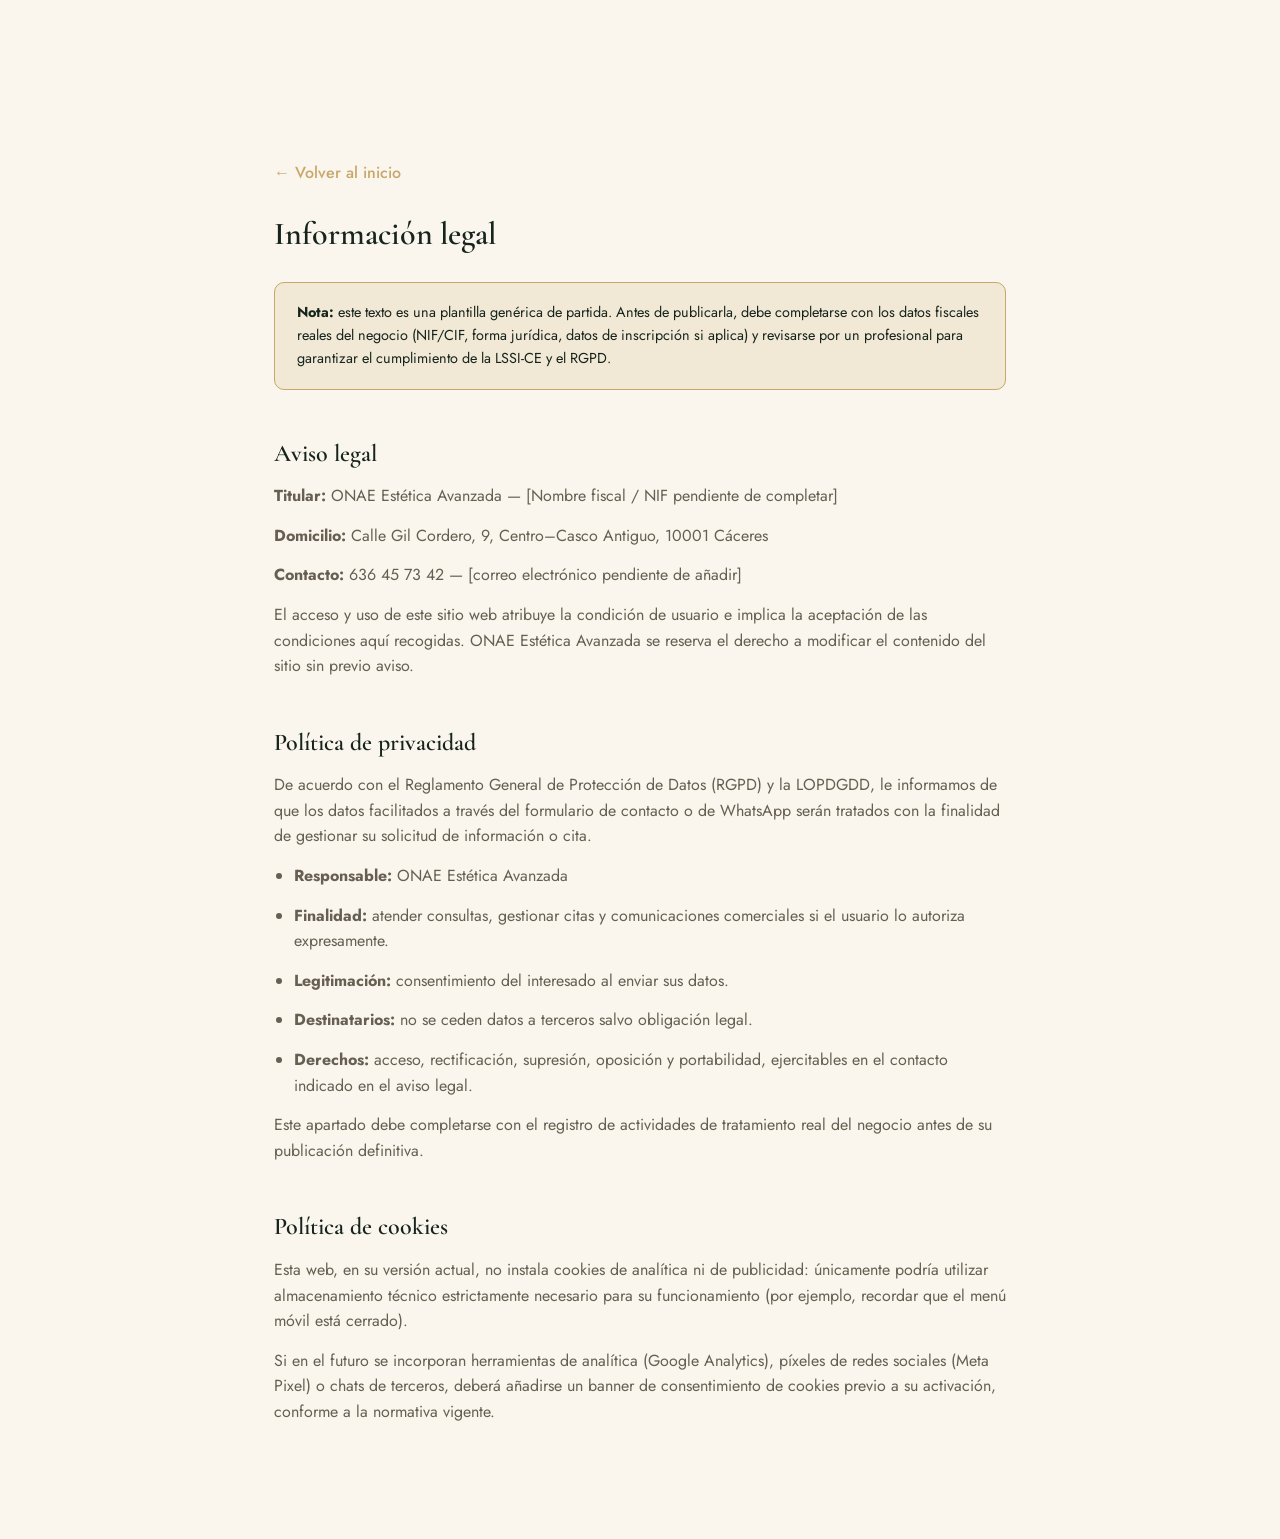
==== legal.html @ fb3b12cd "Build ONAE Estética Avanzada website Single-page interactive site with animated botanical/particle b" ====
<!DOCTYPE html>
<html lang="es">
<head>
<meta charset="UTF-8">
<meta name="viewport" content="width=device-width, initial-scale=1.0">
<title>Aviso Legal, Privacidad y Cookies | ONAE Estética Avanzada</title>
<meta name="robots" content="noindex">
<link rel="icon" type="image/svg+xml" href="assets/favicon.svg">
<link rel="preconnect" href="https://fonts.googleapis.com">
<link rel="preconnect" href="https://fonts.gstatic.com" crossorigin>
<link href="https://fonts.googleapis.com/css2?family=Cormorant+Garamond:ital,wght@0,400;0,500;0,600;1,500&family=Jost:wght@300;400;500;600&display=swap" rel="stylesheet">
<link rel="stylesheet" href="css/style.css">
<style>
  .legal-page { max-width: 780px; margin: 0 auto; padding: 160px 24px 100px; }
  .legal-page h1 { margin-bottom: 30px; }
  .legal-page h2 { font-size: 1.5rem; margin: 50px 0 16px; scroll-margin-top: 100px; }
  .legal-page p, .legal-page li { color: var(--text-soft); margin-bottom: 14px; }
  .legal-page ul { padding-left: 20px; list-style: disc; }
  .legal-notice {
    background: var(--gold-soft);
    border: 1px solid var(--gold);
    border-radius: var(--radius-sm);
    padding: 18px 22px;
    font-size: 0.9rem;
    color: var(--dark);
    margin-bottom: 40px;
  }
  .back-link { display: inline-block; margin-bottom: 30px; color: var(--gold); font-weight: 500; }
</style>
</head>
<body>
<div class="legal-page">
  <a href="index.html" class="back-link">← Volver al inicio</a>
  <h1>Información legal</h1>

  <div class="legal-notice">
    <strong>Nota:</strong> este texto es una plantilla genérica de partida. Antes de publicarla, debe completarse con los datos fiscales reales del negocio (NIF/CIF, forma jurídica, datos de inscripción si aplica) y revisarse por un profesional para garantizar el cumplimiento de la LSSI-CE y el RGPD.
  </div>

  <h2 id="aviso-legal">Aviso legal</h2>
  <p><strong>Titular:</strong> ONAE Estética Avanzada — [Nombre fiscal / NIF pendiente de completar]</p>
  <p><strong>Domicilio:</strong> Calle Gil Cordero, 9, Centro–Casco Antiguo, 10001 Cáceres</p>
  <p><strong>Contacto:</strong> 636 45 73 42 — [correo electrónico pendiente de añadir]</p>
  <p>El acceso y uso de este sitio web atribuye la condición de usuario e implica la aceptación de las condiciones aquí recogidas. ONAE Estética Avanzada se reserva el derecho a modificar el contenido del sitio sin previo aviso.</p>

  <h2 id="privacidad">Política de privacidad</h2>
  <p>De acuerdo con el Reglamento General de Protección de Datos (RGPD) y la LOPDGDD, le informamos de que los datos facilitados a través del formulario de contacto o de WhatsApp serán tratados con la finalidad de gestionar su solicitud de información o cita.</p>
  <ul>
    <li><strong>Responsable:</strong> ONAE Estética Avanzada</li>
    <li><strong>Finalidad:</strong> atender consultas, gestionar citas y comunicaciones comerciales si el usuario lo autoriza expresamente.</li>
    <li><strong>Legitimación:</strong> consentimiento del interesado al enviar sus datos.</li>
    <li><strong>Destinatarios:</strong> no se ceden datos a terceros salvo obligación legal.</li>
    <li><strong>Derechos:</strong> acceso, rectificación, supresión, oposición y portabilidad, ejercitables en el contacto indicado en el aviso legal.</li>
  </ul>
  <p>Este apartado debe completarse con el registro de actividades de tratamiento real del negocio antes de su publicación definitiva.</p>

  <h2 id="cookies">Política de cookies</h2>
  <p>Esta web, en su versión actual, no instala cookies de analítica ni de publicidad: únicamente podría utilizar almacenamiento técnico estrictamente necesario para su funcionamiento (por ejemplo, recordar que el menú móvil está cerrado).</p>
  <p>Si en el futuro se incorporan herramientas de analítica (Google Analytics), píxeles de redes sociales (Meta Pixel) o chats de terceros, deberá añadirse un banner de consentimiento de cookies previo a su activación, conforme a la normativa vigente.</p>
</div>
</body>
</html>
---- css/style.css ----
/* ============================================================
   ONAE ESTÉTICA AVANZADA — stylesheet
   ============================================================ */

:root {
  --dark: #16241c;
  --dark-2: #1f3328;
  --dark-3: #0f1a14;
  --gold: #c9a76b;
  --gold-light: #e6d3a8;
  --gold-soft: rgba(201, 167, 107, 0.18);
  --cream: #faf6ee;
  --cream-2: #f2ead9;
  --white: #fffdf9;
  --text: #2b2b26;
  --text-soft: #665f52;
  --shadow: 0 20px 50px -20px rgba(22, 36, 28, 0.35);
  --shadow-sm: 0 8px 24px -12px rgba(22, 36, 28, 0.3);
  --radius: 18px;
  --radius-sm: 10px;
  --font-head: 'Cormorant Garamond', 'Georgia', serif;
  --font-body: 'Jost', 'Segoe UI', sans-serif;
  --ease: cubic-bezier(.22, 1, .36, 1);
}

* { margin: 0; padding: 0; box-sizing: border-box; }

html {
  scroll-behavior: smooth;
  font-size: 16px;
  overflow-x: hidden;
}

body {
  font-family: var(--font-body);
  color: var(--text);
  background: var(--cream);
  line-height: 1.6;
  overflow-x: hidden;
  -webkit-font-smoothing: antialiased;
}

img, svg { display: block; max-width: 100%; }
a { color: inherit; text-decoration: none; }
ul { list-style: none; }
button { font: inherit; cursor: pointer; border: none; background: none; color: inherit; }
input, select, textarea { font: inherit; }

.container {
  width: 100%;
  max-width: 1180px;
  margin: 0 auto;
  padding: 0 24px;
  position: relative;
}

h1, h2, h3 { font-family: var(--font-head); font-weight: 600; color: var(--dark); line-height: 1.15; }
h2 { font-size: clamp(1.9rem, 4vw, 2.7rem); }
h3 { font-size: 1.3rem; }

.eyebrow {
  font-family: var(--font-body);
  text-transform: uppercase;
  letter-spacing: 0.18em;
  font-size: 0.78rem;
  color: var(--gold);
  font-weight: 500;
  margin-bottom: 10px;
}

section { position: relative; z-index: 1; }

.section-head { max-width: 640px; margin: 0 auto 56px; text-align: center; }
.section-subtitle { color: var(--text-soft); margin-top: 12px; font-size: 1.05rem; }

/* ============ scroll reveal ============ */
.reveal {
  opacity: 0;
  transform: translateY(28px);
  transition: opacity .8s var(--ease), transform .8s var(--ease);
}
.reveal.in-view { opacity: 1; transform: translateY(0); }

@media (prefers-reduced-motion: reduce) {
  html { scroll-behavior: auto; }
  .reveal { opacity: 1; transform: none; transition: none; }
  * { animation-duration: 0.001ms !important; animation-iteration-count: 1 !important; transition-duration: 0.001ms !important; }
}

/* ============ buttons ============ */
.btn {
  display: inline-flex;
  align-items: center;
  justify-content: center;
  gap: 8px;
  padding: 15px 30px;
  border-radius: 100px;
  font-size: 0.95rem;
  font-weight: 500;
  letter-spacing: 0.02em;
  transition: transform .35s var(--ease), box-shadow .35s var(--ease), background .35s var(--ease), color .35s var(--ease);
  white-space: nowrap;
}
.btn-primary {
  background: linear-gradient(135deg, var(--gold-light), var(--gold));
  color: var(--dark-3);
  box-shadow: var(--shadow-sm);
}
.btn-primary:hover { transform: translateY(-3px); box-shadow: 0 16px 30px -10px rgba(201,167,107,.55); }
.btn-ghost {
  background: transparent;
  color: var(--dark);
  border: 1.5px solid rgba(22,36,28,.25);
}
.btn-ghost:hover { border-color: var(--gold); background: var(--gold-soft); transform: translateY(-3px); }
.btn-small { padding: 10px 20px; font-size: 0.85rem; }
.btn-full { width: 100%; }

/* ============ background particle canvas ============ */
#particle-canvas {
  position: fixed;
  inset: 0;
  width: 100%;
  height: 100%;
  z-index: 0;
  pointer-events: none;
  opacity: 0.7;
}

/* ============ botanical decorations ============ */
.botanical-layer {
  position: absolute;
  inset: 0;
  height: 100%;
  overflow: hidden;
  pointer-events: none;
  z-index: 0;
}
.botanical {
  position: absolute;
  fill: var(--gold);
  opacity: 0.12;
}
.leaf-1 { width: 220px; top: 8%; left: -4%; animation: sway 14s ease-in-out infinite; }
.leaf-2 { width: 160px; top: 55%; right: -3%; opacity: .09; animation: sway 18s ease-in-out infinite reverse; }
.leaf-3 { width: 140px; top: 120vh; left: 4%; opacity: .1; animation: sway 16s ease-in-out infinite; }
.spark-1 { width: 26px; top: 20%; right: 12%; opacity: .5; animation: twinkle 5s ease-in-out infinite; }
.spark-2 { width: 18px; top: 75vh; left: 20%; opacity: .4; animation: twinkle 6.5s ease-in-out infinite 1s; }

@keyframes sway {
  0%, 100% { transform: rotate(-6deg) translateY(0); }
  50% { transform: rotate(4deg) translateY(-22px); }
}
@keyframes twinkle {
  0%, 100% { opacity: .15; transform: scale(0.85) rotate(0deg); }
  50% { opacity: .7; transform: scale(1.15) rotate(25deg); }
}

/* ============ header ============ */
.site-header {
  position: fixed;
  top: 0; left: 0; right: 0;
  z-index: 100;
  padding: 22px 0;
  transition: padding .4s var(--ease), background .4s var(--ease), box-shadow .4s var(--ease);
}
.site-header.scrolled {
  padding: 12px 0;
  background: rgba(250, 246, 238, 0.85);
  backdrop-filter: blur(14px) saturate(1.4);
  box-shadow: 0 4px 30px -10px rgba(22,36,28,.15);
}
.header-inner { display: flex; align-items: center; justify-content: space-between; gap: 20px; }

.logo { display: flex; align-items: center; gap: 10px; }
.logo-mark { width: 30px; height: 30px; color: var(--gold); }
.logo-mark svg { fill: currentColor; }
.logo-text {
  font-family: var(--font-head);
  font-size: 1.4rem;
  font-weight: 600;
  letter-spacing: .04em;
  color: var(--dark);
  display: flex;
  flex-direction: column;
  line-height: 1.1;
}
.logo-text em {
  font-style: normal;
  font-family: var(--font-body);
  font-size: 0.55rem;
  letter-spacing: .25em;
  text-transform: uppercase;
  color: var(--gold);
}

.main-nav ul { display: flex; gap: 32px; }
.nav-link {
  font-size: 0.92rem;
  font-weight: 500;
  color: var(--dark);
  position: relative;
  padding: 4px 0;
}
.nav-link::after {
  content: "";
  position: absolute;
  left: 0; bottom: -2px;
  width: 0; height: 1.5px;
  background: var(--gold);
  transition: width .3s var(--ease);
}
.nav-link:hover::after, .nav-link.active::after { width: 100%; }
.nav-link.active { color: var(--gold); }

.header-actions { display: flex; align-items: center; gap: 16px; position: relative; z-index: 101; }

.nav-toggle {
  display: none;
  flex-direction: column;
  justify-content: center;
  gap: 5px;
  width: 34px; height: 34px;
}
.nav-toggle span { display: block; width: 100%; height: 2px; background: var(--dark); transition: transform .35s var(--ease), opacity .35s var(--ease); }
.nav-toggle.open span:nth-child(1) { transform: translateY(7px) rotate(45deg); }
.nav-toggle.open span:nth-child(2) { opacity: 0; }
.nav-toggle.open span:nth-child(3) { transform: translateY(-7px) rotate(-45deg); }

/* ============ hero ============ */
.hero {
  min-height: 100vh;
  display: flex;
  align-items: center;
  position: relative;
  padding: 140px 0 100px;
  overflow: hidden;
}
.hero-glow {
  position: absolute;
  top: -20%;
  left: 50%;
  transform: translateX(-50%);
  width: 900px; height: 900px;
  background: radial-gradient(circle, var(--gold-soft) 0%, transparent 65%);
  filter: blur(10px);
  z-index: 0;
  animation: pulse-glow 10s ease-in-out infinite;
}
@keyframes pulse-glow {
  0%, 100% { opacity: .8; transform: translateX(-50%) scale(1); }
  50% { opacity: 1; transform: translateX(-50%) scale(1.08); }
}
.hero-inner { text-align: center; max-width: 780px; margin: 0 auto; }
.hero-title {
  font-size: clamp(2.6rem, 7vw, 4.6rem);
  margin-bottom: 18px;
  letter-spacing: .01em;
}
.hero-title span { display: block; font-size: 0.38em; letter-spacing: .3em; text-transform: uppercase; color: var(--gold); font-family: var(--font-body); font-weight: 500; margin-top: 10px; }
.hero-quote {
  font-family: var(--font-head);
  font-style: italic;
  font-size: 1.4rem;
  color: var(--dark-2);
  margin-bottom: 20px;
}
.hero-text { color: var(--text-soft); font-size: 1.08rem; max-width: 560px; margin: 0 auto 36px; }
.hero-actions { display: flex; gap: 18px; justify-content: center; flex-wrap: wrap; margin-bottom: 34px; }
.hero-trust { display: flex; align-items: center; justify-content: center; gap: 10px; font-size: 0.9rem; color: var(--text-soft); }
.stars { color: var(--gold); letter-spacing: 2px; }

.scroll-cue {
  position: absolute;
  bottom: 34px; left: 50%;
  transform: translateX(-50%);
  width: 26px; height: 42px;
  border: 1.5px solid rgba(22,36,28,.3);
  border-radius: 20px;
}
.scroll-cue span {
  position: absolute;
  top: 8px; left: 50%;
  width: 4px; height: 8px;
  background: var(--gold);
  border-radius: 3px;
  transform: translateX(-50%);
  animation: scroll-dot 1.8s ease-in-out infinite;
}
@keyframes scroll-dot {
  0% { opacity: 1; top: 8px; }
  70% { opacity: 0; top: 22px; }
  100% { opacity: 0; top: 8px; }
}

/* ============ about ============ */
.about { padding: 120px 0; }
.about-grid { display: grid; grid-template-columns: 0.8fr 1fr; gap: 70px; align-items: center; }
.about-visual { display: flex; justify-content: center; }
.about-frame {
  position: relative;
  width: min(360px, 100%);
  aspect-ratio: 1;
  border-radius: 50%;
  background: linear-gradient(160deg, var(--dark), var(--dark-2));
  display: flex;
  align-items: center;
  justify-content: center;
  box-shadow: var(--shadow);
}
.about-botanical { width: 62%; color: var(--gold-light); animation: rotate-slow 40s linear infinite; }
@keyframes rotate-slow { to { transform: rotate(360deg); } }
.about-badge {
  position: absolute;
  bottom: -6%; right: -6%;
  background: var(--white);
  border-radius: 50%;
  width: 128px; height: 128px;
  display: flex; flex-direction: column; align-items: center; justify-content: center;
  text-align: center;
  box-shadow: var(--shadow-sm);
  border: 1px solid var(--cream-2);
}
.about-badge strong { font-family: var(--font-head); font-size: 1.7rem; color: var(--gold); line-height: 1; }
.about-badge span { font-size: 0.68rem; color: var(--text-soft); margin-top: 4px; line-height: 1.2; }

.about-content h2 { margin-bottom: 20px; }
.about-content p { margin-bottom: 16px; color: var(--text-soft); }
.about-content p strong { color: var(--dark); font-weight: 600; }

.feature-list { margin: 26px 0; display: flex; flex-direction: column; gap: 12px; }
.feature-list li { display: flex; align-items: center; gap: 12px; color: var(--dark); font-weight: 500; font-size: 0.96rem; }
.feature-icon {
  width: 22px; height: 22px; flex-shrink: 0;
  display: flex; align-items: center; justify-content: center;
  background: var(--gold-soft); color: var(--gold);
  border-radius: 50%; font-size: 0.7rem;
}

.link-arrow { color: var(--gold); font-weight: 500; display: inline-block; transition: transform .3s var(--ease); }
.link-arrow:hover { transform: translateX(6px); }

/* ============ why us ============ */
.why-us { padding: 20px 0 100px; }
.why-grid { display: grid; grid-template-columns: repeat(4, 1fr); gap: 24px; }
.why-card {
  background: var(--white);
  border: 1px solid var(--cream-2);
  border-radius: var(--radius);
  padding: 34px 26px;
  text-align: center;
  transition: transform .4s var(--ease), box-shadow .4s var(--ease);
}
.why-card:hover { transform: translateY(-8px); box-shadow: var(--shadow); }
.why-icon {
  width: 56px; height: 56px;
  margin: 0 auto 18px;
  color: var(--gold);
  display: flex; align-items: center; justify-content: center;
  background: var(--gold-soft);
  border-radius: 50%;
}
.why-icon svg { width: 28px; height: 28px; }
.why-card h3 { font-size: 1.08rem; margin-bottom: 8px; }
.why-card p { color: var(--text-soft); font-size: 0.92rem; }

/* ============ services ============ */
.services { padding: 100px 0; background: var(--cream-2); position: relative; }
.services-grid { display: grid; grid-template-columns: repeat(3, 1fr); gap: 22px; }
.service-card {
  background: var(--white);
  border-radius: var(--radius);
  padding: 34px 28px;
  transition: transform .4s var(--ease), box-shadow .4s var(--ease), background .4s var(--ease);
  border: 1px solid transparent;
}
.service-card:hover {
  transform: translateY(-6px);
  box-shadow: var(--shadow);
  border-color: var(--gold-soft);
}
.service-icon { font-size: 1.8rem; display: inline-block; margin-bottom: 16px; }
.service-card h3 { font-size: 1.15rem; margin-bottom: 10px; }
.service-card p { color: var(--text-soft); font-size: 0.93rem; }

.services-cta {
  margin-top: 56px;
  text-align: center;
  display: flex; flex-direction: column; align-items: center; gap: 16px;
}
.services-cta p { font-family: var(--font-head); font-size: 1.3rem; color: var(--dark); }

/* ============ tip banner ============ */
.tip-banner {
  padding: 90px 0;
  background: linear-gradient(150deg, var(--dark), var(--dark-2) 60%, var(--dark-3));
  color: var(--cream);
  position: relative;
  overflow: hidden;
}
.tip-banner::before {
  content: "";
  position: absolute;
  width: 500px; height: 500px;
  border-radius: 50%;
  background: radial-gradient(circle, var(--gold-soft), transparent 70%);
  top: -20%; right: -10%;
}
.tip-inner { display: grid; grid-template-columns: 1.2fr 1fr; gap: 60px; align-items: center; }
.tip-text .eyebrow { color: var(--gold-light); }
.tip-text h2 { color: var(--white); margin-bottom: 16px; }
.tip-text p:not(.eyebrow) { color: rgba(250,246,238,.75); }
.tip-list { display: flex; flex-direction: column; gap: 16px; }
.tip-list li {
  display: flex; align-items: center; gap: 14px;
  background: rgba(250,246,238,.06);
  border: 1px solid rgba(250,246,238,.12);
  padding: 16px 20px;
  border-radius: var(--radius-sm);
  font-size: 0.95rem;
}
.tip-list li span {
  color: var(--gold);
  font-weight: 700;
}

/* ============ reviews ============ */
.reviews { padding: 100px 0 80px; }
.reviews-track-wrap {
  position: relative;
  display: flex;
  align-items: center;
  gap: 10px;
  max-width: 1180px;
  margin: 0 auto;
  padding: 0 12px;
}
.reviews-track {
  display: flex;
  gap: 22px;
  overflow-x: auto;
  scroll-snap-type: x mandatory;
  padding: 8px 4px 20px;
  scrollbar-width: none;
}
.reviews-track::-webkit-scrollbar { display: none; }
.review-card {
  scroll-snap-align: start;
  flex: 0 0 clamp(260px, 32vw, 340px);
  background: var(--white);
  border: 1px solid var(--cream-2);
  border-radius: var(--radius);
  padding: 28px 26px;
  display: flex;
  flex-direction: column;
  box-shadow: var(--shadow-sm);
}
.review-stars { color: var(--gold); letter-spacing: 2px; margin-bottom: 14px; font-size: 0.95rem; }
.review-text { color: var(--text-soft); font-size: 0.93rem; flex: 1; margin-bottom: 20px; }
.review-author { display: flex; align-items: center; gap: 12px; }
.avatar {
  width: 40px; height: 40px; border-radius: 50%;
  background: linear-gradient(135deg, var(--gold-light), var(--gold));
  color: var(--dark-3);
  display: flex; align-items: center; justify-content: center;
  font-size: 0.78rem; font-weight: 600; flex-shrink: 0;
}
.review-author strong { display: block; font-size: 0.92rem; color: var(--dark); }
.review-author span { font-size: 0.78rem; color: var(--text-soft); }

.review-nav {
  flex-shrink: 0;
  width: 44px; height: 44px;
  border-radius: 50%;
  background: var(--white);
  border: 1px solid var(--cream-2);
  font-size: 1.3rem;
  color: var(--dark);
  display: flex; align-items: center; justify-content: center;
  transition: background .3s var(--ease), color .3s var(--ease), transform .3s var(--ease);
}
.review-nav:hover { background: var(--gold); color: var(--white); transform: scale(1.08); }

.reviews-dots { display: flex; justify-content: center; gap: 8px; margin-top: 8px; }
.reviews-dots span {
  width: 7px; height: 7px; border-radius: 50%;
  background: var(--cream-2);
  transition: background .3s var(--ease), transform .3s var(--ease);
}
.reviews-dots span.active { background: var(--gold); transform: scale(1.3); }

.reviews-footer { text-align: center; margin-top: 40px; }

/* ============ location ============ */
.location { padding: 100px 0; background: var(--cream-2); }
.location-grid { display: grid; grid-template-columns: 1fr 1fr; gap: 60px; align-items: center; }
.location-address { font-size: 1.15rem; color: var(--dark); margin: 18px 0 22px; line-height: 1.5; }

.status-badge {
  display: inline-flex; align-items: center; gap: 10px;
  background: var(--white);
  padding: 10px 18px;
  border-radius: 100px;
  font-size: 0.88rem;
  font-weight: 500;
  margin-bottom: 30px;
  box-shadow: var(--shadow-sm);
}
.status-dot { width: 9px; height: 9px; border-radius: 50%; background: #9a9a8f; transition: background .3s; }
.status-dot.open { background: #4caf6e; box-shadow: 0 0 0 4px rgba(76,175,110,.2); }
.status-dot.closed { background: #c96b6b; box-shadow: 0 0 0 4px rgba(201,107,107,.15); }

.hours-table { width: 100%; border-collapse: collapse; margin-bottom: 30px; }
.hours-table tr { border-bottom: 1px solid rgba(22,36,28,.08); }
.hours-table tr:last-child { border-bottom: none; }
.hours-table th, .hours-table td { padding: 12px 0; text-align: left; font-weight: 400; }
.hours-table th { color: var(--dark); font-weight: 500; width: 45%; }
.hours-table td { color: var(--text-soft); }

.location-actions { display: flex; gap: 16px; flex-wrap: wrap; }

.location-map {
  border-radius: var(--radius);
  overflow: hidden;
  box-shadow: var(--shadow);
  aspect-ratio: 4/3.4;
  filter: saturate(0.85);
}
.location-map iframe { width: 100%; height: 100%; border: 0; }

/* ============ contact ============ */
.contact { padding: 100px 0 120px; }
.contact-grid { display: grid; grid-template-columns: 0.85fr 1.15fr; gap: 40px; }
.contact-cards { display: grid; grid-template-columns: 1fr 1fr; gap: 18px; align-content: start; }
.contact-card {
  background: var(--white);
  border: 1px solid var(--cream-2);
  border-radius: var(--radius);
  padding: 22px;
  display: flex; align-items: center; gap: 14px;
  transition: transform .35s var(--ease), box-shadow .35s var(--ease), border-color .35s var(--ease);
}
.contact-card:hover { transform: translateY(-5px); box-shadow: var(--shadow-sm); border-color: var(--gold-soft); }
.contact-icon { font-size: 1.5rem; }
.contact-card strong { display: block; font-size: 0.92rem; color: var(--dark); }
.contact-card span { font-size: 0.82rem; color: var(--text-soft); }

.contact-form {
  background: var(--white);
  border: 1px solid var(--cream-2);
  border-radius: var(--radius);
  padding: 34px;
  box-shadow: var(--shadow-sm);
}
.form-row { margin-bottom: 18px; }
.form-row label { display: block; font-size: 0.85rem; font-weight: 500; margin-bottom: 7px; color: var(--dark); }
.form-row input, .form-row select, .form-row textarea {
  width: 100%;
  padding: 13px 16px;
  border: 1.5px solid var(--cream-2);
  border-radius: var(--radius-sm);
  background: var(--cream);
  color: var(--text);
  transition: border-color .3s var(--ease), background .3s var(--ease);
  resize: vertical;
}
.form-row input:focus, .form-row select:focus, .form-row textarea:focus {
  outline: none;
  border-color: var(--gold);
  background: var(--white);
}
.form-hint { text-align: center; font-size: 0.78rem; color: var(--text-soft); margin-top: 12px; }

/* ============ footer ============ */
.site-footer { background: var(--dark-3); color: rgba(250,246,238,.75); padding-top: 80px; }
.footer-grid { display: grid; grid-template-columns: 1.4fr 1fr 1fr 1fr; gap: 40px; padding-bottom: 60px; }
.footer-brand .logo-text { color: var(--white); }
.footer-brand p { margin: 14px 0 20px; font-size: 0.9rem; max-width: 260px; }
.social-icon {
  width: 40px; height: 40px;
  border-radius: 50%;
  border: 1px solid rgba(250,246,238,.2);
  display: inline-flex; align-items: center; justify-content: center;
  transition: background .3s var(--ease), border-color .3s var(--ease), transform .3s var(--ease);
}
.social-icon svg { width: 18px; height: 18px; fill: currentColor; }
.social-icon:hover { background: var(--gold); border-color: var(--gold); color: var(--dark-3); transform: translateY(-3px); }

.footer-col h4 { color: var(--white); font-family: var(--font-body); font-size: 0.85rem; text-transform: uppercase; letter-spacing: .12em; margin-bottom: 20px; font-weight: 500; }
.footer-col ul { display: flex; flex-direction: column; gap: 12px; font-size: 0.9rem; }
.footer-col a:hover { color: var(--gold); }

.footer-bottom { border-top: 1px solid rgba(250,246,238,.1); padding: 22px 0; }
.footer-bottom-inner { display: flex; justify-content: space-between; align-items: center; flex-wrap: wrap; gap: 12px; font-size: 0.8rem; }
.footer-legal { display: flex; gap: 22px; }
.footer-legal a:hover { color: var(--gold); }

/* ============ floating buttons ============ */
.whatsapp-fab {
  position: fixed;
  bottom: 26px; right: 26px;
  width: 58px; height: 58px;
  background: #25D366;
  color: white;
  border-radius: 50%;
  display: flex; align-items: center; justify-content: center;
  box-shadow: 0 10px 30px -8px rgba(37,211,102,.6);
  z-index: 90;
  animation: fab-pulse 3s ease-in-out infinite;
}
.whatsapp-fab svg { width: 28px; height: 28px; fill: currentColor; }
@keyframes fab-pulse {
  0%, 100% { box-shadow: 0 10px 30px -8px rgba(37,211,102,.6); }
  50% { box-shadow: 0 10px 30px -4px rgba(37,211,102,.9), 0 0 0 8px rgba(37,211,102,.12); }
}

.back-to-top {
  position: fixed;
  bottom: 26px; right: 96px;
  width: 46px; height: 46px;
  background: var(--white);
  border: 1px solid var(--cream-2);
  color: var(--dark);
  border-radius: 50%;
  display: flex; align-items: center; justify-content: center;
  box-shadow: var(--shadow-sm);
  z-index: 90;
  opacity: 0; visibility: hidden; transform: translateY(10px);
  transition: opacity .3s var(--ease), transform .3s var(--ease), visibility .3s;
}
.back-to-top.visible { opacity: 1; visibility: visible; transform: translateY(0); }
.back-to-top:hover { background: var(--gold); color: var(--white); }

/* ============ responsive ============ */
@media (max-width: 980px) {
  .about-grid, .location-grid, .contact-grid, .tip-inner { grid-template-columns: 1fr; }
  .about-visual { order: -1; }
  .why-grid { grid-template-columns: repeat(2, 1fr); }
  .services-grid { grid-template-columns: repeat(2, 1fr); }
  .footer-grid { grid-template-columns: 1fr 1fr; }
}

@media (max-width: 760px) {
  .main-nav {
    position: fixed;
    top: 0; right: 0;
    height: 100vh;
    width: min(320px, 85vw);
    background: var(--cream);
    box-shadow: -10px 0 40px rgba(0,0,0,.15);
    transform: translateX(100%);
    transition: transform .45s var(--ease);
    padding: 110px 40px 40px;
    z-index: 99;
  }
  .main-nav.open { transform: translateX(0); }
  .main-nav ul { flex-direction: column; gap: 26px; }
  .nav-link { font-size: 1.1rem; }
  .nav-toggle { display: flex; }
  .header-actions .btn-small { display: none; }

  .why-grid, .services-grid, .contact-cards { grid-template-columns: 1fr; }
  .footer-grid { grid-template-columns: 1fr; text-align: left; }
  .footer-bottom-inner { flex-direction: column; text-align: center; }
  .hero { padding: 120px 0 80px; }
  .back-to-top { right: 90px; bottom: 22px; width: 42px; height: 42px; }
  .whatsapp-fab { right: 20px; bottom: 22px; width: 52px; height: 52px; }
}

@media (max-width: 480px) {
  .container { padding: 0 18px; }
  .hero-actions { flex-direction: column; width: 100%; }
  .hero-actions .btn { width: 100%; }
  .location-actions { flex-direction: column; }
  .location-actions .btn { width: 100%; }
}
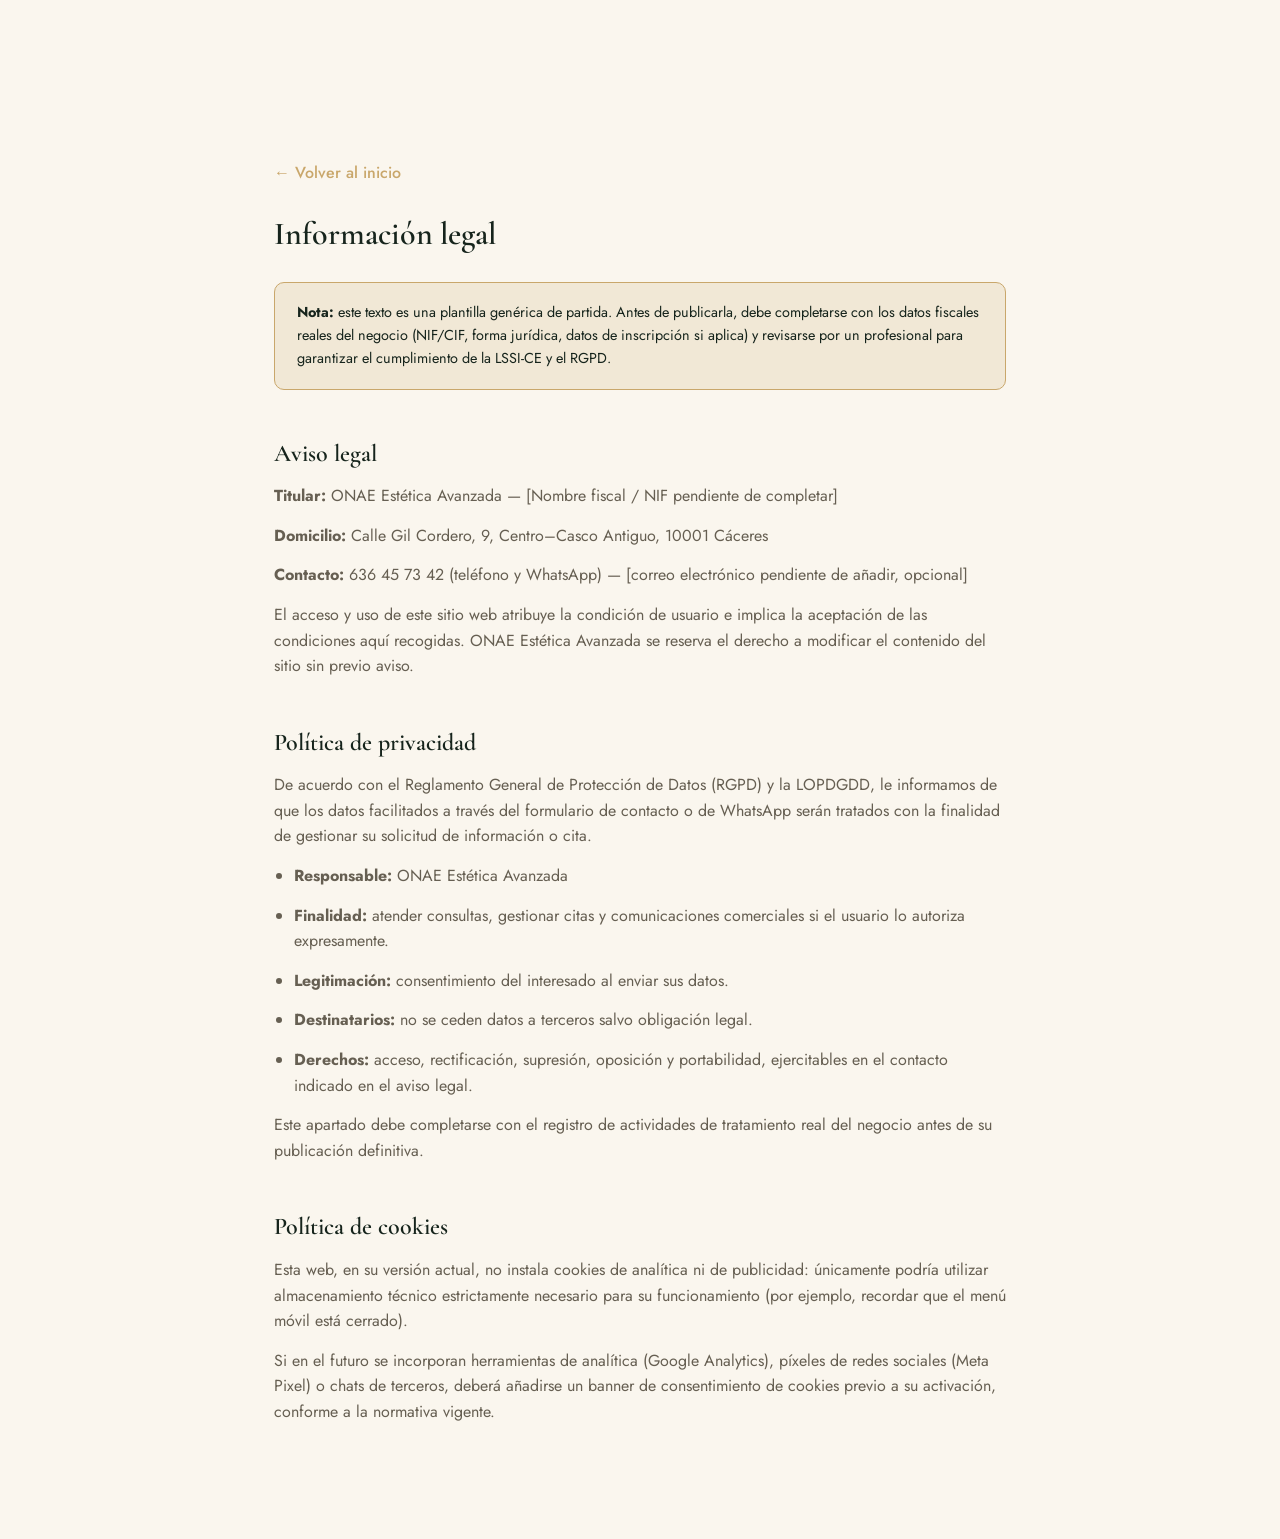
==== commit d259574d: "Add GitHub Pages deployment and finalize contact details Adds a GitHub Actions workflow that publish" ====
--- a/legal.html
+++ b/legal.html
@@ -40,7 +40,7 @@
   <h2 id="aviso-legal">Aviso legal</h2>
   <p><strong>Titular:</strong> ONAE Estética Avanzada — [Nombre fiscal / NIF pendiente de completar]</p>
   <p><strong>Domicilio:</strong> Calle Gil Cordero, 9, Centro–Casco Antiguo, 10001 Cáceres</p>
-  <p><strong>Contacto:</strong> 636 45 73 42 — [correo electrónico pendiente de añadir]</p>
+  <p><strong>Contacto:</strong> 636 45 73 42 (teléfono y WhatsApp) — [correo electrónico pendiente de añadir, opcional]</p>
   <p>El acceso y uso de este sitio web atribuye la condición de usuario e implica la aceptación de las condiciones aquí recogidas. ONAE Estética Avanzada se reserva el derecho a modificar el contenido del sitio sin previo aviso.</p>
 
   <h2 id="privacidad">Política de privacidad</h2>
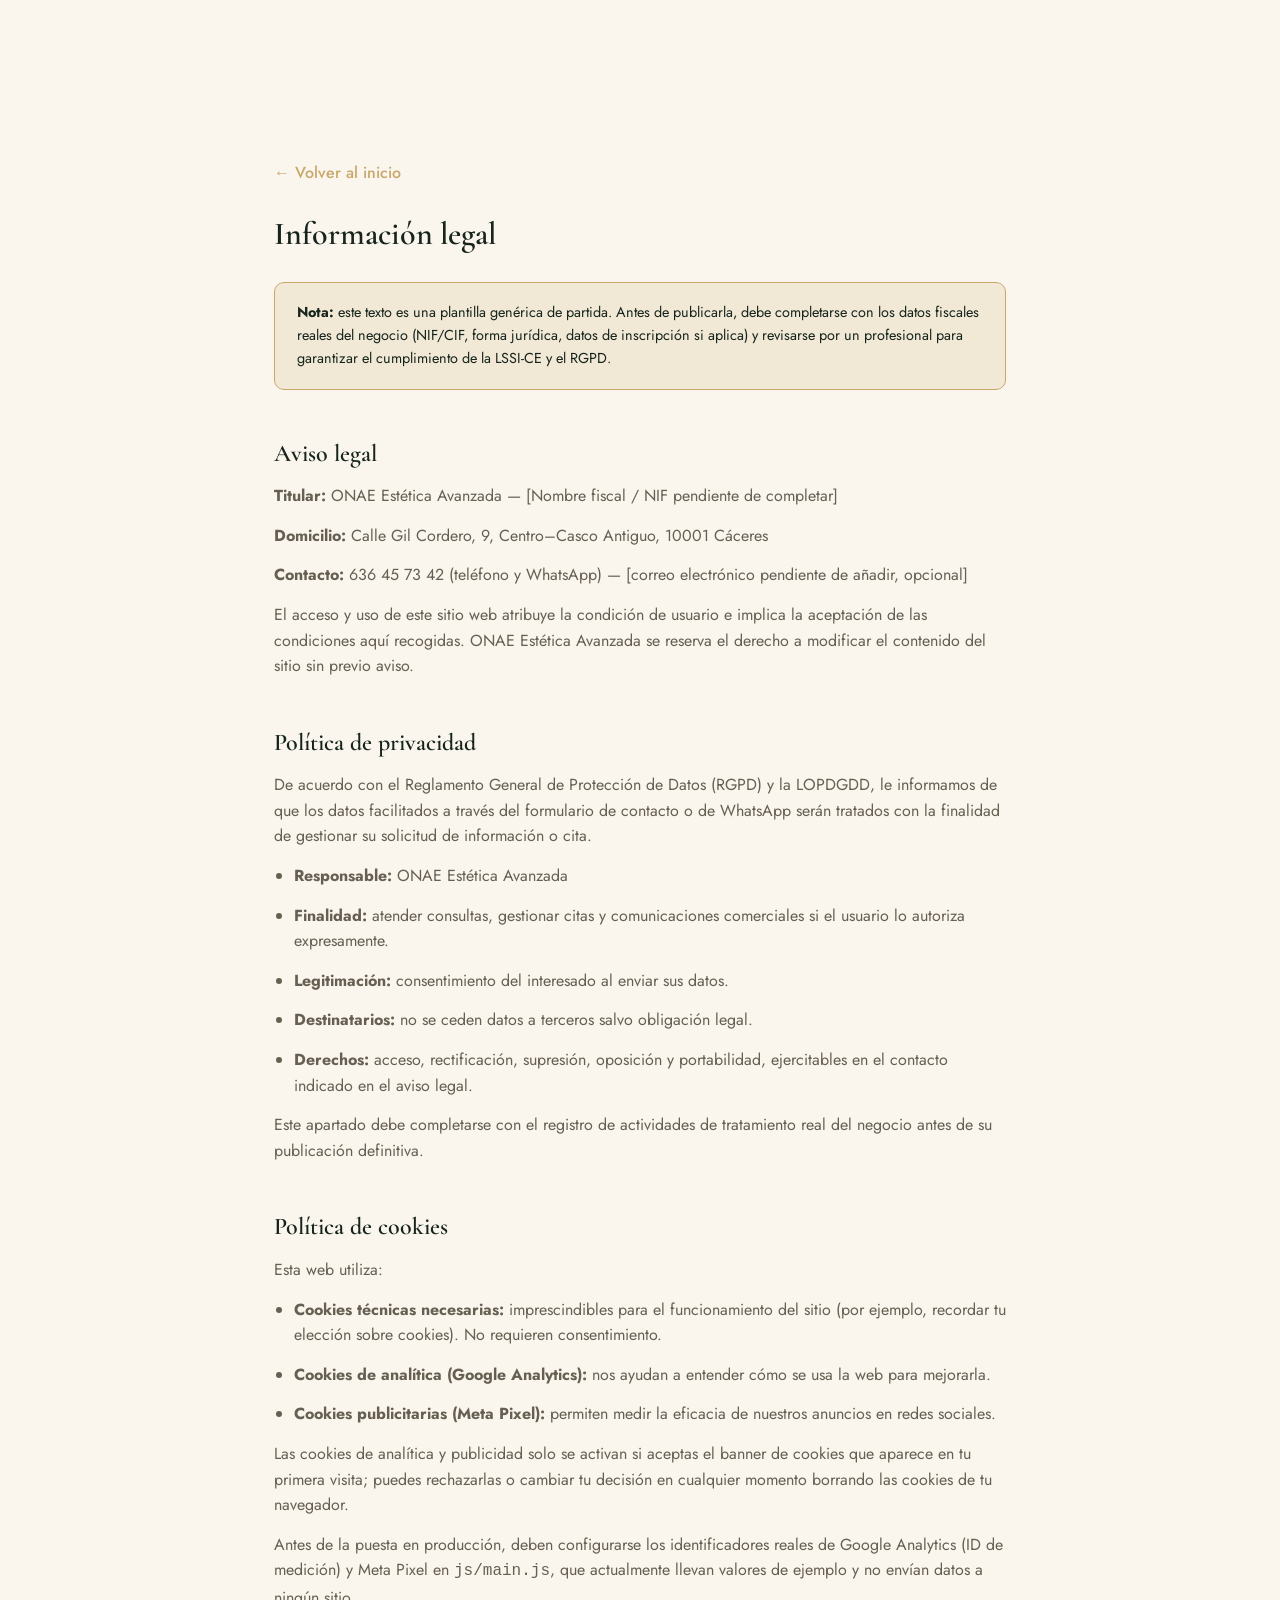
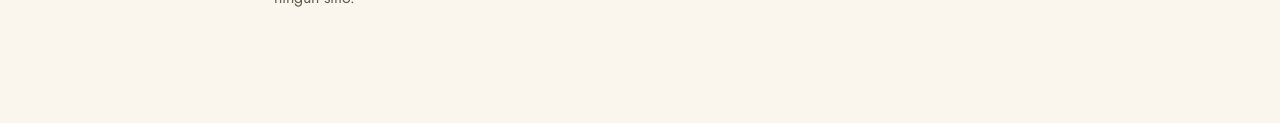
==== commit 411a2b77: "Add cookie consent banner with gated GA4/Meta Pixel scaffold Analytics only load after explicit cons" ====
--- a/legal.html
+++ b/legal.html
@@ -55,8 +55,14 @@
   <p>Este apartado debe completarse con el registro de actividades de tratamiento real del negocio antes de su publicación definitiva.</p>
 
   <h2 id="cookies">Política de cookies</h2>
-  <p>Esta web, en su versión actual, no instala cookies de analítica ni de publicidad: únicamente podría utilizar almacenamiento técnico estrictamente necesario para su funcionamiento (por ejemplo, recordar que el menú móvil está cerrado).</p>
-  <p>Si en el futuro se incorporan herramientas de analítica (Google Analytics), píxeles de redes sociales (Meta Pixel) o chats de terceros, deberá añadirse un banner de consentimiento de cookies previo a su activación, conforme a la normativa vigente.</p>
+  <p>Esta web utiliza:</p>
+  <ul>
+    <li><strong>Cookies técnicas necesarias:</strong> imprescindibles para el funcionamiento del sitio (por ejemplo, recordar tu elección sobre cookies). No requieren consentimiento.</li>
+    <li><strong>Cookies de analítica (Google Analytics):</strong> nos ayudan a entender cómo se usa la web para mejorarla.</li>
+    <li><strong>Cookies publicitarias (Meta Pixel):</strong> permiten medir la eficacia de nuestros anuncios en redes sociales.</li>
+  </ul>
+  <p>Las cookies de analítica y publicidad solo se activan si aceptas el banner de cookies que aparece en tu primera visita; puedes rechazarlas o cambiar tu decisión en cualquier momento borrando las cookies de tu navegador.</p>
+  <p>Antes de la puesta en producción, deben configurarse los identificadores reales de Google Analytics (ID de medición) y Meta Pixel en <code>js/main.js</code>, que actualmente llevan valores de ejemplo y no envían datos a ningún sitio.</p>
 </div>
 </body>
 </html>
--- a/css/style.css
+++ b/css/style.css
@@ -631,6 +631,36 @@
 .back-to-top.visible { opacity: 1; visibility: visible; transform: translateY(0); }
 .back-to-top:hover { background: var(--gold); color: var(--white); }
 
+/* ============ cookie consent ============ */
+.cookie-consent {
+  position: fixed;
+  left: 20px; right: 20px; bottom: -260px;
+  max-width: 560px;
+  margin: 0 auto;
+  background: var(--dark-3);
+  color: var(--cream);
+  border-radius: var(--radius);
+  padding: 22px 26px;
+  box-shadow: var(--shadow);
+  z-index: 200;
+  display: flex;
+  flex-direction: column;
+  gap: 16px;
+  transition: bottom .5s var(--ease);
+}
+.cookie-consent.visible { bottom: 20px; }
+.cookie-consent p { font-size: 0.86rem; color: rgba(250,246,238,.85); margin: 0; line-height: 1.5; }
+.cookie-consent p a { color: var(--gold-light); text-decoration: underline; }
+.cookie-actions { display: flex; gap: 12px; justify-content: flex-end; }
+.cookie-consent .btn-ghost { color: var(--cream); border-color: rgba(250,246,238,.3); }
+.cookie-consent .btn-ghost:hover { background: rgba(250,246,238,.1); border-color: var(--gold); color: var(--cream); }
+
+@media (max-width: 480px) {
+  .cookie-consent { left: 12px; right: 12px; padding: 20px; }
+  .cookie-actions { justify-content: stretch; }
+  .cookie-actions .btn { flex: 1; }
+}
+
 /* ============ responsive ============ */
 @media (max-width: 980px) {
   .about-grid, .location-grid, .contact-grid, .tip-inner { grid-template-columns: 1fr; }
